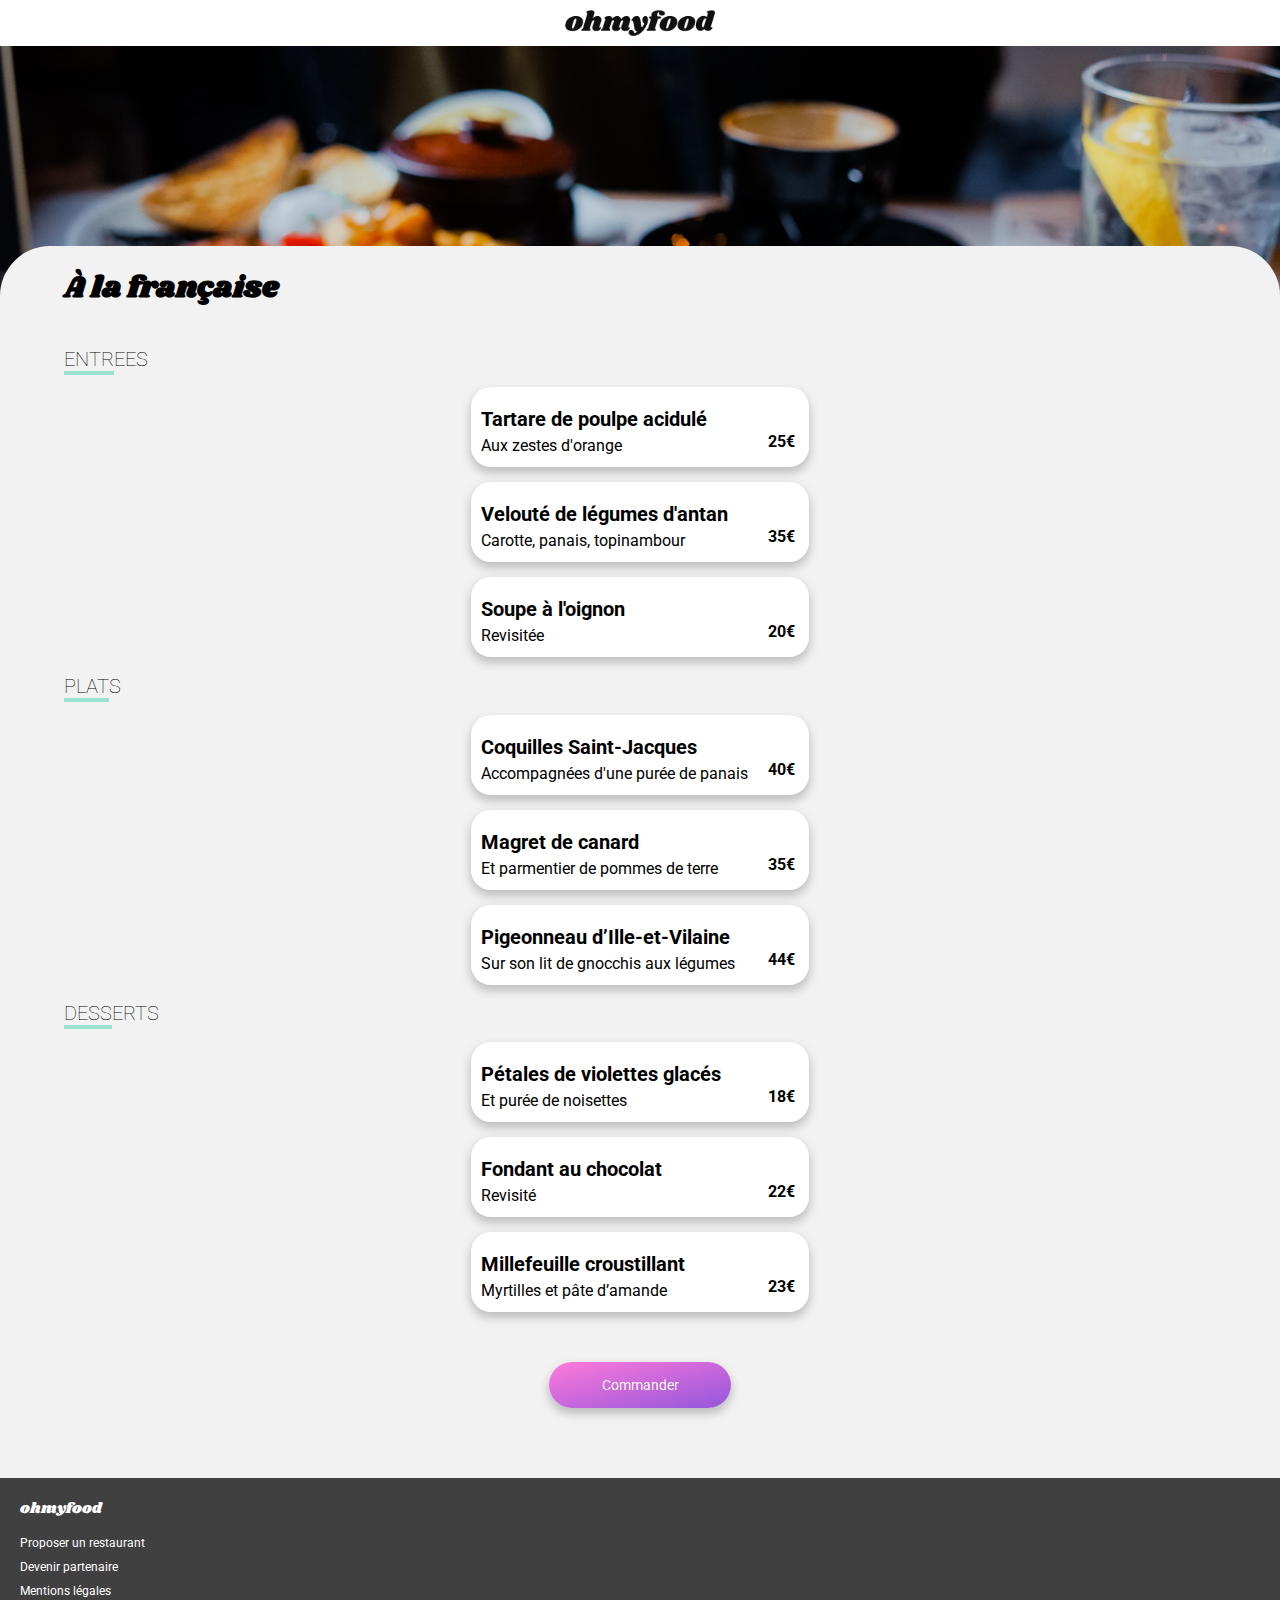
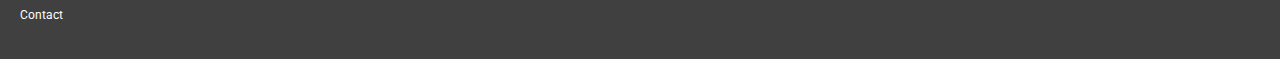
==== a_la_francaise.html @ 2d5bc991 "fin de la mise en page sans media queries" ====
<!DOCTYPE html>
<html lang="fr">
    <head>
        <meta charset="UTF-8">
        <meta http-equiv="X-UA-Compatible" content="IE=edge">
        <meta name="viewport" content="width=device-width, initial-scale=1.0">
        <title>A la française</title>
        <link rel="preconnect" href="https://fonts.googleapis.com">
        <link rel="preconnect" href="https://fonts.gstatic.com" crossorigin>
        <link href="https://fonts.googleapis.com/css2?family=Shrikhand&display=swap" rel="stylesheet">
        <link rel="preconnect" href="https://fonts.googleapis.com">
        <link rel="preconnect" href="https://fonts.gstatic.com" crossorigin>
        <link href="https://fonts.googleapis.com/css2?family=Roboto&display=swap" rel="stylesheet">
        <link type="text/css" rel="stylesheet" href="style.css">
        <link rel="stylesheet" href="https://use.fontawesome.com/releases/v5.15.3/css/all.css" integrity="sha384-SZXxX4whJ79/gErwcOYf+zWLeJdY/qpuqC4cAa9rOGUstPomtqpuNWT9wdPEn2fk" crossorigin="anonymous">
        
    </head>
<body>
    <header>
        <span class="fleche_gauche"><a href="index.html"><i class="fas fa-arrow-left"></i></a></span>
        <img class="logoohmyfood" src="images/logo/ohmyfood.png" alt="Logo ohmyfood">
    </header>
    <section id="alafrancaise">
        <div class="contenant_image3">
            <img class="image_ajustee3" src="images/restaurants/toa-heftiba-DQKerTsQwi0-unsplash.jpg" alt="Restaurant La palette du goût">
        </div>
        <div class="menu">
            <div class="menu__titre">
                <h1 class="menu__titre__titre1">À la française</h1>
                <div class="coeur5">
                    <a href="#liencoeur5" id="liencoeur5">
                        <span class="coeur5__vide"><i class="far fa-heart"></i></span>
                        <span class="coeur5__plein"><i class="fas fa-heart"></i></span>
                    </a>
                </div>
            </div>
            <div class="menu__section">
                <h2 class="menu__titre2"><span class="menu__span">ENTR</span>EES</h2>
                <div class="apparition1">
                    <div class="menu__plat">
                        <div class="menu__description">
                            <h3 class="menu__titre3">Tartare de poulpe acidulé</h3>
                            <p class="menu__detail">Aux zestes d'orange</p>
                        </div>
                        <div class="menu__prix">
                            <p>25€</p>
                        </div>
                        <div class="menu__validation">
                            <span><i class="fas fa-check-circle"></i></span>
                        </div>
                    </div>
                </div>
                <div class="apparition2">
                    <div class="menu__plat">
                        <div class="menu__description">
                            <h3 class="menu__titre3">Velouté de légumes d'antan</h3>
                            <p class="menu__detail">Carotte, panais, topinambour</p>
                        </div>
                        <div class="menu__prix">
                            <p>35€</p>
                        </div>
                        <div class="menu__validation">
                            <span><i class="fas fa-check-circle"></i></span>
                        </div>
                    </div>
                </div>
                <div class="apparition3">
                    <div class="menu__plat">
                        <div class="menu__description">
                            <h3 class="menu__titre3">Soupe à l'oignon</h3>
                            <p class="menu__detail">Revisitée</p>
                        </div>
                        <div class="menu__prix">
                            <p>20€</p>
                        </div>
                        <div class="menu__validation">
                            <span><i class="fas fa-check-circle"></i></span>
                        </div>
                    </div>
                </div>
                <h2 class="menu__titre2"><span class="menu__span">PLAT</span>S</h2>
                <div class="apparition1">
                    <div class="menu__plat">
                        <div class="menu__description">
                            <h3 class="menu__titre3">Coquilles Saint-Jacques</h3>
                            <p class="menu__detail">Accompagnées d'une purée de panais</p>
                        </div>
                        <div class="menu__prix">
                            <p>40€</p>
                        </div>
                        <div class="menu__validation">
                            <span><i class="fas fa-check-circle"></i></span>
                        </div>
                    </div>
                </div>
                <div class="apparition2">
                    <div class="menu__plat">
                        <div class="menu__description">
                            <h3 class="menu__titre3">Magret de canard</h3>
                            <p class="menu__detail">Et parmentier de pommes de terre</p>
                        </div>
                        <div class="menu__prix">
                            <p>35€</p>
                        </div>
                        <div class="menu__validation">
                            <span><i class="fas fa-check-circle"></i></span>
                        </div>
                    </div>
                </div>
                <div class="apparition3">
                    <div class="menu__plat">
                        <div class="menu__description">
                            <h3 class="menu__titre3">Pigeonneau d’Ille-et-Vilaine</h3>
                            <p class="menu__detail">Sur son lit de gnocchis aux légumes</p>
                        </div>
                        <div class="menu__prix">
                            <p>44€</p>
                        </div>
                        <div class="menu__validation">
                            <span><i class="fas fa-check-circle"></i></span>
                        </div>
                    </div>
                </div>
                <h2 class="menu__titre2"><span class="menu__span">DESS</span>ERTS</h2>
                <div class="apparition1">
                    <div class="menu__plat">
                        <div class="menu__description">
                            <h3 class="menu__titre3">Pétales de violettes glacés</h3>
                            <p class="menu__detail">Et purée de noisettes</p>
                        </div>
                        <div class="menu__prix">
                            <p>18€</p>
                        </div>
                        <div class="menu__validation">
                            <span><i class="fas fa-check-circle"></i></span>
                        </div>
                    </div>
                </div>
                <div class="apparition2">
                    <div class="menu__plat">
                        <div class="menu__description">
                            <h3 class="menu__titre3">Fondant au chocolat</h3>
                            <p class="menu__detail">Revisité</p>
                        </div>
                        <div class="menu__prix">
                            <p>22€</p>
                        </div>
                        <div class="menu__validation">
                            <span><i class="fas fa-check-circle"></i></span>
                        </div>
                    </div>
                </div>
                <div class="apparition3">
                    <div class="menu__plat">
                        <div class="menu__description">
                            <h3 class="menu__titre3">Millefeuille croustillant</h3>
                            <p class="menu__detail">Myrtilles et pâte d’amande</p>
                        </div>
                        <div class="menu__prix">
                            <p>23€</p>
                        </div>
                        <div class="menu__validation">
                            <span><i class="fas fa-check-circle"></i></span>
                        </div>
                    </div>
                </div>
                <div class="bouton__commander">
                    <a href="#" class="bouton__lien">Commander</a>
                </div>
            </div>

        </div>
    </section>
    <footer>
        <div class="footer__texte">
            <h1 class="titreohmyfood">ohmyfood</h1>
            <ul class="liste">
                <li><i class="fas fa-utensils"></i> Proposer un restaurant</li>
                <li><i class="fas fa-hands-helping"></i> Devenir partenaire</li>
                <li>Mentions légales</li>
                <li><a class="contact" href="mailto:florian.saliba@gmail.com">Contact</a></li>
            </ul>
        </div>
    </footer>
</body>
</html>
---- style.css ----
/*     couleurs      */
/*        MIXINS         */
/*       polices        */
/*           KEYFRAMES              */
@-webkit-keyframes apparition {
  0% {
    opacity: 0;
  }
  100% {
    opacity: 1;
  }
}
@keyframes apparition {
  0% {
    opacity: 0;
  }
  100% {
    opacity: 1;
  }
}

@-webkit-keyframes visibilite {
  0% {
    visibility: hidden;
  }
  100% {
    visibility: visible;
  }
}

@keyframes visibilite {
  0% {
    visibility: hidden;
  }
  100% {
    visibility: visible;
  }
}

@-webkit-keyframes spin {
  0% {
    -webkit-transform: rotate(0deg);
            transform: rotate(0deg);
  }
  100% {
    -webkit-transform: rotate(360deg);
            transform: rotate(360deg);
  }
}

@keyframes spin {
  0% {
    -webkit-transform: rotate(0deg);
            transform: rotate(0deg);
  }
  100% {
    -webkit-transform: rotate(360deg);
            transform: rotate(360deg);
  }
}

@-webkit-keyframes scale {
  0% {
    -webkit-transform: scale(1);
            transform: scale(1);
  }
  50% {
    -webkit-transform: scale(1.5);
            transform: scale(1.5);
  }
  100% {
    -webkit-transform: scale(1);
            transform: scale(1);
  }
}

@keyframes scale {
  0% {
    -webkit-transform: scale(1);
            transform: scale(1);
  }
  50% {
    -webkit-transform: scale(1.5);
            transform: scale(1.5);
  }
  100% {
    -webkit-transform: scale(1);
            transform: scale(1);
  }
}

@-webkit-keyframes disparition_loader {
  0% {
    opacity: 1;
    display: block;
  }
  90% {
    opacity: 1;
    display: block;
  }
  100% {
    opacity: 0;
    display: none;
    z-index: -10;
  }
}

@keyframes disparition_loader {
  0% {
    opacity: 1;
    display: block;
  }
  90% {
    opacity: 1;
    display: block;
  }
  100% {
    opacity: 0;
    display: none;
    z-index: -10;
  }
}

@-webkit-keyframes apparition_main {
  0% {
    opacity: 0;
    display: none;
  }
  70% {
    opacity: 0;
    display: none;
  }
  100% {
    opacity: 1;
    display: block;
    z-index: 10;
  }
}

@keyframes apparition_main {
  0% {
    opacity: 0;
    display: none;
  }
  70% {
    opacity: 0;
    display: none;
  }
  100% {
    opacity: 1;
    display: block;
    z-index: 10;
  }
}

/*       PAGE PRINCIPALE            */
body {
  position: relative;
  width: 100%;
  padding: 0px;
  margin: 0px;
  font-family: "Roboto";
}

header {
  display: -webkit-box;
  display: -ms-flexbox;
  display: flex;
  -webkit-box-pack: center;
      -ms-flex-pack: center;
          justify-content: center;
  -webkit-box-align: center;
      -ms-flex-align: center;
          align-items: center;
}

.logoohmyfood {
  width: 150px;
  padding-top: 10px;
  padding-bottom: 10px;
}

#decouvrir {
  display: -webkit-box;
  display: -ms-flexbox;
  display: flex;
  -webkit-box-orient: vertical;
  -webkit-box-direction: normal;
      -ms-flex-direction: column;
          flex-direction: column;
  -webkit-box-pack: start;
      -ms-flex-pack: start;
          justify-content: flex-start;
  justify-items: center;
  width: 100%;
}

#explorer {
  display: -webkit-box;
  display: -ms-flexbox;
  display: flex;
  -webkit-box-orient: vertical;
  -webkit-box-direction: normal;
      -ms-flex-direction: column;
          flex-direction: column;
  -webkit-box-pack: center;
      -ms-flex-pack: center;
          justify-content: center;
  -webkit-box-align: center;
      -ms-flex-align: center;
          align-items: center;
}

#paris {
  width: 100%;
  display: -webkit-box;
  display: -ms-flexbox;
  display: flex;
  -webkit-box-orient: horizontal;
  -webkit-box-direction: normal;
      -ms-flex-direction: row;
          flex-direction: row;
  -webkit-box-pack: center;
      -ms-flex-pack: center;
          justify-content: center;
  -webkit-box-align: center;
      -ms-flex-align: center;
          align-items: center;
  background: -webkit-gradient(linear, left top, left bottom, color-stop(5%, #bfbfbf), color-stop(7%), color-stop(15%, #e5e5e5));
  background: linear-gradient(#bfbfbf 5%, 7%, #e5e5e5 15%);
}

#svglocalisation {
  padding-right: 15px;
}

.texte1 {
  display: inline-block;
  text-align: center;
}

#reservez {
  display: -webkit-box;
  display: -ms-flexbox;
  display: flex;
  -webkit-box-orient: vertical;
  -webkit-box-direction: normal;
      -ms-flex-direction: column;
          flex-direction: column;
  -webkit-box-pack: center;
      -ms-flex-pack: center;
          justify-content: center;
  -webkit-box-align: center;
      -ms-flex-align: center;
          align-items: center;
  width: 100%;
  background: #F2F2F2;
  padding-bottom: 50px;
}

.titre1--centre {
  display: inline-block;
  text-align: center;
  width: 200px;
  margin-top: 30px;
  margin-bottom: 0px;
  font-size: 20px;
  font-weight: bolder;
  color: black;
}

.texte2 {
  display: inline-block;
  text-align: center;
  width: 300px;
  color: #737373;
  font-size: 15px;
}

.bouton {
  display: -webkit-box;
  display: -ms-flexbox;
  display: flex;
  -webkit-box-orient: horizontal;
  -webkit-box-direction: normal;
      -ms-flex-direction: row;
          flex-direction: row;
  -webkit-box-pack: center;
      -ms-flex-pack: center;
          justify-content: center;
  -webkit-box-align: center;
      -ms-flex-align: center;
          align-items: center;
  margin: auto;
  width: 151.5px;
  background: -webkit-gradient(linear, left top, right bottom, from(#FF79DA), to(#9356DC));
  background: linear-gradient(to bottom right, #FF79DA, #9356DC);
  padding: 15px 15px 15px 15px;
  border-radius: 50px;
  -webkit-box-shadow: 0px 5px 10px 1px #bfbfbf;
          box-shadow: 0px 5px 10px 1px #bfbfbf;
  -webkit-filter: brightness(1);
          filter: brightness(1);
  -webkit-transition: all 200ms ease-in-out;
  transition: all 200ms ease-in-out;
}

.bouton__lien {
  color: white;
  text-decoration: none;
  font-size: 14px;
}

.bouton:hover {
  -webkit-filter: brightness(1.3);
          filter: brightness(1.3);
  -webkit-box-shadow: 0px 5px 10px 5px #8c8c8c;
          box-shadow: 0px 5px 10px 5px #8c8c8c;
}

.bouton__commander {
  display: -webkit-box;
  display: -ms-flexbox;
  display: flex;
  -webkit-box-orient: horizontal;
  -webkit-box-direction: normal;
      -ms-flex-direction: row;
          flex-direction: row;
  -webkit-box-pack: center;
      -ms-flex-pack: center;
          justify-content: center;
  -webkit-box-align: center;
      -ms-flex-align: center;
          align-items: center;
  margin: 50px auto 20px auto;
  width: 151.5px;
  background: -webkit-gradient(linear, left top, right bottom, from(#FF79DA), to(#9356DC));
  background: linear-gradient(to bottom right, #FF79DA, #9356DC);
  padding: 15px 15px 15px 15px;
  border-radius: 50px;
  -webkit-box-shadow: 0px 5px 10px 1px #bfbfbf;
          box-shadow: 0px 5px 10px 1px #bfbfbf;
  -webkit-filter: brightness(1);
          filter: brightness(1);
  -webkit-transition: all 200ms ease-in-out;
  transition: all 200ms ease-in-out;
}

.bouton__commander__lien {
  color: white;
  text-decoration: none;
  font-size: 14px;
}

.bouton__commander:hover {
  -webkit-filter: brightness(1.3);
          filter: brightness(1.3);
  -webkit-box-shadow: 0px 5px 10px 5px #8c8c8c;
          box-shadow: 0px 5px 10px 5px #8c8c8c;
}

.fonctionnement {
  width: 100%;
  display: -webkit-box;
  display: -ms-flexbox;
  display: flex;
  -webkit-box-orient: vertical;
  -webkit-box-direction: normal;
      -ms-flex-direction: column;
          flex-direction: column;
  -webkit-box-pack: center;
      -ms-flex-pack: center;
          justify-content: center;
  -webkit-box-align: center;
      -ms-flex-align: center;
          align-items: center;
  padding-bottom: 50px;
}

.fonctionnement__etiquette {
  position: relative;
  display: -webkit-box;
  display: -ms-flexbox;
  display: flex;
  -webkit-box-orient: horizontal;
  -webkit-box-direction: normal;
      -ms-flex-direction: row;
          flex-direction: row;
  -webkit-box-align: center;
      -ms-flex-align: center;
          align-items: center;
  background-color: #F2F2F2;
  -webkit-box-shadow: 0px 5px 10px 1px #bfbfbf;
          box-shadow: 0px 5px 10px 1px #bfbfbf;
  border-radius: 20px;
  height: 75px;
  margin-bottom: 20px;
}

.fonctionnement__etiquette:hover .fonctionnement__svg {
  color: #9356DC;
}

.fonctionnement__etiquette:hover {
  background-color: #f2eafb;
}

.fonctionnement__numero {
  position: absolute;
  top: 25px;
  left: -12.5px;
  display: -webkit-inline-box;
  display: -ms-inline-flexbox;
  display: inline-flex;
  -webkit-box-orient: horizontal;
  -webkit-box-direction: normal;
      -ms-flex-direction: row;
          flex-direction: row;
  -webkit-box-pack: center;
      -ms-flex-pack: center;
          justify-content: center;
  -webkit-box-align: center;
      -ms-flex-align: center;
          align-items: center;
  background-color: #9356DC;
  height: 25px;
  width: 25px;
  border-radius: 50%;
}

.fonctionnement__numero--p {
  color: white;
  font-size: 15px;
  margin: 0px;
}

.fonctionnement__svg {
  display: -webkit-box;
  display: -ms-flexbox;
  display: flex;
  -webkit-box-pack: center;
      -ms-flex-pack: center;
          justify-content: center;
  -webkit-box-align: center;
      -ms-flex-align: center;
          align-items: center;
  height: 20px;
  width: 20px;
  padding-left: 30px;
  padding-right: 30px;
  font-size: 20px;
  color: #8c8c8c;
}

.fonctionnement__texte {
  display: inline-block;
  width: 240px;
  font-size: 16px;
  font-weight: bold;
}

.titre1--noncentre {
  display: inline-block;
  width: 90%;
  margin-top: 30px;
  margin-bottom: 30px;
  font-size: 20px;
  font-weight: bolder;
  color: black;
}

#restaurants {
  display: -webkit-box;
  display: -ms-flexbox;
  display: flex;
  -webkit-box-orient: vertical;
  -webkit-box-direction: normal;
      -ms-flex-direction: column;
          flex-direction: column;
  -webkit-box-pack: center;
      -ms-flex-pack: center;
          justify-content: center;
  -webkit-box-align: center;
      -ms-flex-align: center;
          align-items: center;
  background-color: #F2F2F2;
  padding-bottom: 40px;
}

.restaurant {
  position: relative;
  display: -webkit-box;
  display: -ms-flexbox;
  display: flex;
  -webkit-box-orient: vertical;
  -webkit-box-direction: normal;
      -ms-flex-direction: column;
          flex-direction: column;
  width: 337.5px;
  -webkit-box-shadow: 0px 5px 10px 1px #bfbfbf;
          box-shadow: 0px 5px 10px 1px #bfbfbf;
  border-radius: 15px;
  margin-bottom: 20px;
}

.restaurant__lien {
  text-decoration: none;
}

.restaurant__image {
  border-top-left-radius: 15px;
  border-top-right-radius: 15px;
  width: 337.5px;
  height: 175px;
  overflow: hidden;
}

.restaurant__nouveau {
  position: absolute;
  top: 10px;
  right: 10px;
  display: -webkit-box;
  display: -ms-flexbox;
  display: flex;
  -webkit-box-orient: horizontal;
  -webkit-box-direction: normal;
      -ms-flex-direction: row;
          flex-direction: row;
  -webkit-box-pack: center;
      -ms-flex-pack: center;
          justify-content: center;
  -webkit-box-align: center;
      -ms-flex-align: center;
          align-items: center;
  height: 30px;
  width: 85px;
  border-radius: 3px;
  background-color: #99E2D0;
}

.restaurant__description {
  width: 327.5px;
  display: -webkit-box;
  display: -ms-flexbox;
  display: flex;
  -webkit-box-orient: horizontal;
  -webkit-box-direction: normal;
      -ms-flex-direction: row;
          flex-direction: row;
  -webkit-box-pack: justify;
      -ms-flex-pack: justify;
          justify-content: space-between;
  -webkit-box-align: center;
      -ms-flex-align: center;
          align-items: center;
  padding-right: 10px;
  background-color: white;
  border-bottom-left-radius: 15px;
  border-bottom-right-radius: 15px;
}

.restaurant__partietexte {
  padding-left: 10px;
}

.restaurant__titre {
  text-overflow: ellipsis;
  color: black;
  display: inline-block;
  width: 240px;
  font-size: 16px;
  font-weight: bold;
  margin-bottom: 5px;
}

.restaurant__texte {
  text-overflow: ellipsis;
  color: black;
  margin-top: 0px;
}

.restaurant__coeur {
  position: relative;
  width: 25.08px;
  height: 30px;
  text-decoration: none;
}

.restaurant__coeur--vide {
  color: black;
  opacity: 1;
  position: absolute;
  font-size: 25px;
  height: 30px;
  -webkit-transition: opacity 600ms;
  transition: opacity 600ms;
  text-decoration: none;
}

.restaurant__coeur--plein {
  position: absolute;
  background: -webkit-gradient(linear, left top, right bottom, from(#FF79DA), to(#9356DC));
  background: linear-gradient(to bottom right, #FF79DA, #9356DC);
  background-clip: text;
  -webkit-background-clip: text;
  color: transparent;
  font-size: 25px;
  height: 0px;
  -webkit-transition: height 700ms;
  transition: height 700ms;
  text-decoration: none;
}

#lien-coeur {
  text-decoration: none;
}

#lien-coeur:hover > .restaurant__coeur--plein {
  height: 30px;
}

#lien-coeur:hover > .restaurant__coeur--vide {
  opacity: 0;
}

#lien-coeur:visited > .restaurant__coeur--plein {
  height: 30px;
}

#lien-coeur:visited > .restaurant__coeur--vide {
  opacity: 0;
}

#liencoeur2 {
  text-decoration: none;
}

#liencoeur2:hover > .coeur2__plein {
  height: 30px;
}

#liencoeur2:hover > .coeur2__vide {
  opacity: 0;
}

#liencoeur2:visited > .coeur2__plein {
  height: 30px;
}

#liencoeur2:visited > .coeur2__vide {
  opacity: 0;
}

.coeur2 {
  position: relative;
  width: 25.08px;
  height: 30px;
  text-decoration: none;
}

.coeur2__vide {
  color: black;
  opacity: 1;
  position: absolute;
  font-size: 25px;
  height: 30px;
  -webkit-transition: opacity 600ms;
  transition: opacity 600ms;
  text-decoration: none;
}

.coeur2__plein {
  position: absolute;
  background: -webkit-gradient(linear, left top, right bottom, from(#FF79DA), to(#9356DC));
  background: linear-gradient(to bottom right, #FF79DA, #9356DC);
  background-clip: text;
  -webkit-background-clip: text;
  color: transparent;
  font-size: 25px;
  height: 0px;
  -webkit-transition: height 700ms;
  transition: height 700ms;
  text-decoration: none;
}

#liencoeur3 {
  text-decoration: none;
}

#liencoeur3:hover > .coeur3__plein {
  height: 30px;
}

#liencoeur3:hover > .coeur3__vide {
  opacity: 0;
}

#liencoeur3:visited > .coeur3__plein {
  height: 30px;
}

#liencoeur3:visited > .coeur3__vide {
  opacity: 0;
}

.coeur3 {
  position: relative;
  width: 25.08px;
  height: 30px;
  text-decoration: none;
}

.coeur3__vide {
  color: black;
  opacity: 1;
  position: absolute;
  font-size: 25px;
  height: 30px;
  -webkit-transition: opacity 600ms;
  transition: opacity 600ms;
  text-decoration: none;
}

.coeur3__plein {
  position: absolute;
  background: -webkit-gradient(linear, left top, right bottom, from(#FF79DA), to(#9356DC));
  background: linear-gradient(to bottom right, #FF79DA, #9356DC);
  background-clip: text;
  -webkit-background-clip: text;
  color: transparent;
  font-size: 25px;
  height: 0px;
  -webkit-transition: height 700ms;
  transition: height 700ms;
  text-decoration: none;
}

#liencoeur4 {
  text-decoration: none;
}

#liencoeur4:hover > .coeur4__plein {
  height: 30px;
}

#liencoeur4:hover > .coeur4__vide {
  opacity: 0;
}

#liencoeur4:visited > .coeur4__plein {
  height: 30px;
}

#liencoeur4:visited > .coeur4__vide {
  opacity: 0;
}

.coeur4 {
  position: relative;
  width: 25.08px;
  height: 30px;
  text-decoration: none;
}

.coeur4__vide {
  color: black;
  opacity: 1;
  position: absolute;
  font-size: 25px;
  height: 30px;
  -webkit-transition: opacity 600ms;
  transition: opacity 600ms;
  text-decoration: none;
}

.coeur4__plein {
  position: absolute;
  background: -webkit-gradient(linear, left top, right bottom, from(#FF79DA), to(#9356DC));
  background: linear-gradient(to bottom right, #FF79DA, #9356DC);
  background-clip: text;
  -webkit-background-clip: text;
  color: transparent;
  font-size: 25px;
  height: 0px;
  -webkit-transition: height 700ms;
  transition: height 700ms;
  text-decoration: none;
}

#liencoeur5 {
  text-decoration: none;
}

#liencoeur5:hover > .coeur5__plein {
  height: 30px;
}

#liencoeur5:hover > .coeur5__vide {
  opacity: 0;
}

#liencoeur5:visited > .coeur5__plein {
  height: 30px;
}

#liencoeur5:visited > .coeur5__vide {
  opacity: 0;
}

.coeur5 {
  position: relative;
  width: 25.08px;
  height: 30px;
  text-decoration: none;
}

.coeur5__vide {
  color: black;
  opacity: 1;
  position: absolute;
  font-size: 25px;
  height: 30px;
  -webkit-transition: opacity 600ms;
  transition: opacity 600ms;
  text-decoration: none;
}

.coeur5__plein {
  position: absolute;
  background: -webkit-gradient(linear, left top, right bottom, from(#FF79DA), to(#9356DC));
  background: linear-gradient(to bottom right, #FF79DA, #9356DC);
  background-clip: text;
  -webkit-background-clip: text;
  color: transparent;
  font-size: 25px;
  height: 0px;
  -webkit-transition: height 700ms;
  transition: height 700ms;
  text-decoration: none;
}

.texte3 {
  text-align: center;
  vertical-align: center;
  color: #32b091;
  font-size: 15px;
  font-weight: 600;
}

.image1 {
  width: 100%;
  height: auto;
  -o-object-fit: cover;
     object-fit: cover;
  -o-object-position: 0px -50px;
     object-position: 0px -50px;
}

.image2 {
  height: auto;
  width: 100%;
  -o-object-fit: cover;
     object-fit: cover;
  -o-object-position: 0px -150px;
     object-position: 0px -150px;
}

footer {
  display: -webkit-box;
  display: -ms-flexbox;
  display: flex;
  -webkit-box-orient: vertical;
  -webkit-box-direction: normal;
      -ms-flex-direction: column;
          flex-direction: column;
  -webkit-box-pack: start;
      -ms-flex-pack: start;
          justify-content: flex-start;
  -webkit-box-align: start;
      -ms-flex-align: start;
          align-items: flex-start;
  background-color: #404040;
  margin-top: 0px;
  padding-top: 10px;
  padding-left: 20px;
}

.titreohmyfood {
  font-family: "Shrikhand";
  color: white;
  font-size: 15px;
  font-weight: lighter;
}

.liste {
  text-decoration: none;
  display: -webkit-box;
  display: -ms-flexbox;
  display: flex;
  -webkit-box-orient: vertical;
  -webkit-box-direction: normal;
      -ms-flex-direction: column;
          flex-direction: column;
  -webkit-box-pack: start;
      -ms-flex-pack: start;
          justify-content: flex-start;
  -webkit-box-align: start;
      -ms-flex-align: start;
          align-items: flex-start;
  list-style-type: none;
  color: white;
  font-size: 12px;
  padding-bottom: 20px;
  padding-left: 0px;
  line-height: 200%;
}

.contact {
  text-decoration: none;
  color: white;
  font-size: 12px;
}

.fleche_gauche {
  position: absolute;
  top: 13px;
  left: 13px;
  font-size: 20px;
}

#palettedugout {
  display: -webkit-box;
  display: -ms-flexbox;
  display: flex;
  -webkit-box-orient: vertical;
  -webkit-box-direction: normal;
      -ms-flex-direction: column;
          flex-direction: column;
  background-color: #F2F2F2;
}

.menu {
  display: -webkit-box;
  display: -ms-flexbox;
  display: flex;
  -webkit-box-orient: vertical;
  -webkit-box-direction: normal;
      -ms-flex-direction: column;
          flex-direction: column;
  -webkit-box-pack: start;
      -ms-flex-pack: start;
          justify-content: flex-start;
  -webkit-box-align: center;
      -ms-flex-align: center;
          align-items: center;
  background-color: #F2F2F2;
  border-top-left-radius: 50px;
  border-top-right-radius: 50px;
  position: relative;
  top: -50px;
}

.menu__titre {
  width: 90%;
  display: -webkit-box;
  display: -ms-flexbox;
  display: flex;
  -webkit-box-orient: horizontal;
  -webkit-box-direction: normal;
      -ms-flex-direction: row;
          flex-direction: row;
  -webkit-box-pack: justify;
      -ms-flex-pack: justify;
          justify-content: space-between;
  -webkit-box-align: center;
      -ms-flex-align: center;
          align-items: center;
}

.menu__titre__titre1 {
  font-family: "Shrikhand";
  font-size: 30px;
}

.menu__titre2 {
  font-size: 20px;
  font-weight: lighter;
}

.menu__span {
  font-size: 20px;
  border-bottom: solid;
  border-bottom-color: #99E2D0;
  border-bottom-width: 4px;
}

.menu__section {
  width: 90%;
}

.menu__plat {
  display: -webkit-box;
  display: -ms-flexbox;
  display: flex;
  -webkit-box-orient: horizontal;
  -webkit-box-direction: normal;
      -ms-flex-direction: row;
          flex-direction: row;
  -webkit-box-pack: justify;
      -ms-flex-pack: justify;
          justify-content: space-between;
  overflow: hidden;
  width: 337.5px;
  margin: auto;
  background-color: white;
  border-radius: 20px;
  height: 80px;
  margin-bottom: 15px;
  -webkit-box-shadow: 0px 5px 10px 1px #bfbfbf;
          box-shadow: 0px 5px 10px 1px #bfbfbf;
}

.menu__plat:hover > .menu__validation {
  width: 70px;
}

.menu__plat:hover > .menu__validation > span {
  display: block;
  -webkit-transform: rotate(0deg);
          transform: rotate(0deg);
}

.menu__description {
  width: 273.453px;
  height: 80px;
  white-space: nowrap;
  overflow: hidden;
  text-overflow: ellipsis;
  padding-left: 10px;
}

.menu__titre3 {
  font-size: 20px;
  margin-bottom: 0px;
  white-space: nowrap;
  overflow: hidden;
  text-overflow: ellipsis;
}

.menu__detail {
  margin-top: 5px;
  white-space: nowrap;
  overflow: hidden;
  text-overflow: ellipsis;
}

.menu__prix {
  display: -webkit-box;
  display: -ms-flexbox;
  display: flex;
  -webkit-box-orient: vertical;
  -webkit-box-direction: normal;
      -ms-flex-direction: column;
          flex-direction: column;
  -webkit-box-pack: end;
      -ms-flex-pack: end;
          justify-content: flex-end;
  width: 50px;
  text-align: center;
  font-weight: bold;
}

.menu__validation {
  display: -webkit-box;
  display: -ms-flexbox;
  display: flex;
  -webkit-box-orient: vertical;
  -webkit-box-direction: normal;
      -ms-flex-direction: column;
          flex-direction: column;
  -webkit-box-pack: center;
      -ms-flex-pack: center;
          justify-content: center;
  -webkit-box-align: center;
      -ms-flex-align: center;
          align-items: center;
  background-color: #99E2D0;
  color: white;
  font-size: 25px;
  width: 0px;
  border-bottom-right-radius: 20px;
  border-top-right-radius: 20px;
  -webkit-transition: width 400ms;
  transition: width 400ms;
}

.menu__validation > span {
  -webkit-transform: rotate(-360deg);
          transform: rotate(-360deg);
  -webkit-transition: -webkit-transform 400ms ease-in-out;
  transition: -webkit-transform 400ms ease-in-out;
  transition: transform 400ms ease-in-out;
  transition: transform 400ms ease-in-out, -webkit-transform 400ms ease-in-out;
  -webkit-transition-delay: 100ms;
          transition-delay: 100ms;
}

.apparition1 {
  -webkit-animation: apparition 1s;
          animation: apparition 1s;
}

.apparition2 {
  -webkit-animation: apparition 2s;
          animation: apparition 2s;
}

.apparition3 {
  -webkit-animation: apparition 3s;
          animation: apparition 3s;
}

.apparition4 {
  -webkit-animation: apparition 4s;
          animation: apparition 4s;
}

.cache {
  position: absolute;
  z-index: -10;
  width: 100vw;
  height: 100vh;
  background-color: transparent;
  -webkit-animation: disparition_loader 2.5s forwards;
          animation: disparition_loader 2.5s forwards;
}

.chargement {
  border: 10px solid #9356DC;
  border-top: 10px solid #FF79DA;
  border-bottom: 10px solid #FF79DA;
  border-radius: 50%;
  width: 30px;
  height: 30px;
  -webkit-animation: spin 1s linear infinite;
          animation: spin 1s linear infinite;
  position: absolute;
  top: 0;
  left: 0;
  bottom: 0;
  right: 0;
  margin: auto;
  z-index: 20;
}

.main {
  z-index: 10;
  display: block;
  position: relative;
  -webkit-animation: apparition_main 3s forwards;
          animation: apparition_main 3s forwards;
}

#lanoteenchantee {
  display: -webkit-box;
  display: -ms-flexbox;
  display: flex;
  -webkit-box-orient: vertical;
  -webkit-box-direction: normal;
      -ms-flex-direction: column;
          flex-direction: column;
  background-color: #F2F2F2;
}

.contenant_image {
  height: 275px;
  width: 100%;
  overflow: hidden;
}

.image_ajustee {
  width: 100%;
  -o-object-fit: cover;
     object-fit: cover;
  -o-object-position: 0px  -100px;
     object-position: 0px  -100px;
}

.contenant_image2 {
  height: 250px;
  width: 100%;
  overflow: hidden;
}

.image_ajustee2 {
  width: 100%;
  -o-object-fit: cover;
     object-fit: cover;
  -o-object-position: 0px 0px;
     object-position: 0px 0px;
}

.contenant_image3 {
  height: 250px;
  width: 100%;
  overflow: hidden;
}

.image_ajustee3 {
  width: 100%;
  -o-object-fit: cover;
     object-fit: cover;
  -o-object-position: 0px 0px;
     object-position: 0px 0px;
}

.contenant_image4 {
  height: 250px;
  width: 100%;
  overflow: hidden;
}

.image_ajustee4 {
  width: 100%;
  -o-object-fit: cover;
     object-fit: cover;
  -o-object-position: 0px 0px;
     object-position: 0px 0px;
}

#alafrancaise {
  display: -webkit-box;
  display: -ms-flexbox;
  display: flex;
  -webkit-box-orient: vertical;
  -webkit-box-direction: normal;
      -ms-flex-direction: column;
          flex-direction: column;
  background-color: #F2F2F2;
}

#ledelicedessens {
  display: -webkit-box;
  display: -ms-flexbox;
  display: flex;
  -webkit-box-orient: vertical;
  -webkit-box-direction: normal;
      -ms-flex-direction: column;
          flex-direction: column;
  background-color: #F2F2F2;
}
/*# sourceMappingURL=style.css.map */
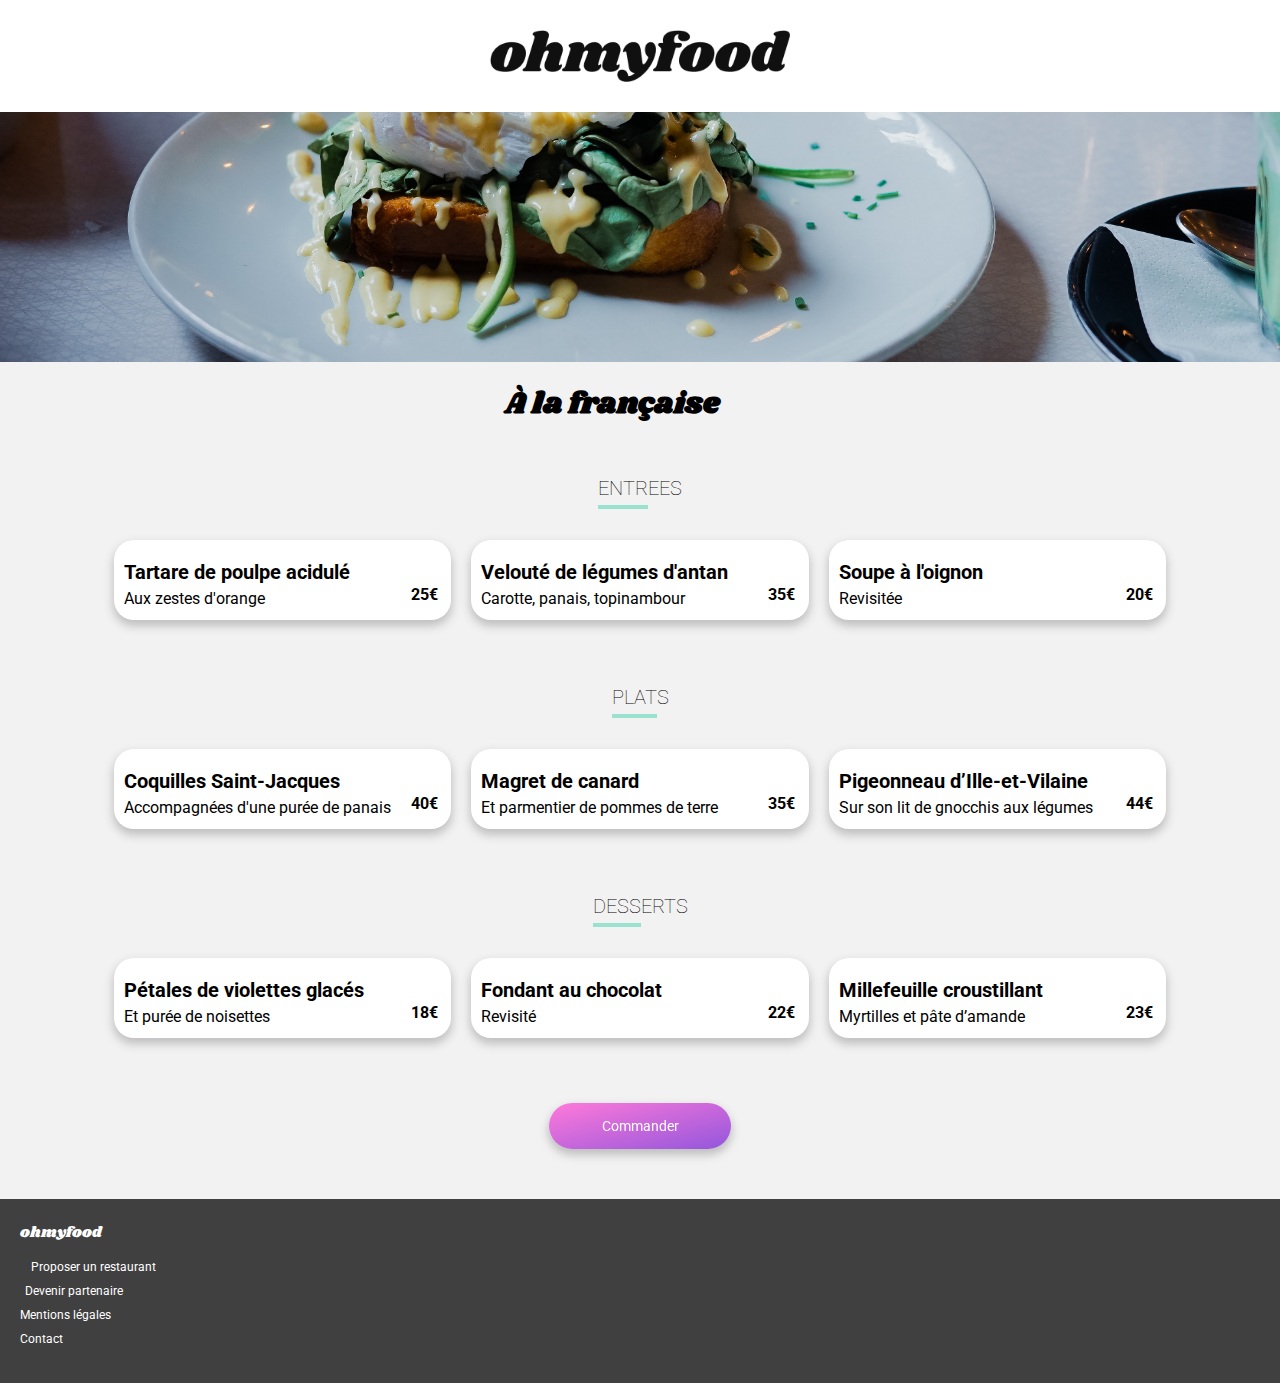
==== commit 1a94a0bd: "finalisation du projet avant envoi pour validation" ====
--- a/a_la_francaise.html
+++ b/a_la_francaise.html
@@ -36,131 +36,137 @@
             </div>
             <div class="menu__section">
                 <h2 class="menu__titre2"><span class="menu__span">ENTR</span>EES</h2>
-                <div class="apparition1">
-                    <div class="menu__plat">
-                        <div class="menu__description">
-                            <h3 class="menu__titre3">Tartare de poulpe acidulé</h3>
-                            <p class="menu__detail">Aux zestes d'orange</p>
-                        </div>
-                        <div class="menu__prix">
-                            <p>25€</p>
-                        </div>
-                        <div class="menu__validation">
-                            <span><i class="fas fa-check-circle"></i></span>
+                <div class="menu__disposition">
+                    <div class="apparition1">
+                        <div class="menu__plat">
+                            <div class="menu__description">
+                                <h3 class="menu__titre3">Tartare de poulpe acidulé</h3>
+                                <p class="menu__detail">Aux zestes d'orange</p>
+                            </div>
+                            <div class="menu__prix">
+                                <p>25€</p>
+                            </div>
+                            <div class="menu__validation">
+                                <span><i class="fas fa-check-circle"></i></span>
+                            </div>
                         </div>
                     </div>
-                </div>
-                <div class="apparition2">
-                    <div class="menu__plat">
-                        <div class="menu__description">
-                            <h3 class="menu__titre3">Velouté de légumes d'antan</h3>
-                            <p class="menu__detail">Carotte, panais, topinambour</p>
-                        </div>
-                        <div class="menu__prix">
-                            <p>35€</p>
-                        </div>
-                        <div class="menu__validation">
-                            <span><i class="fas fa-check-circle"></i></span>
+                    <div class="apparition2">
+                        <div class="menu__plat">
+                            <div class="menu__description">
+                                <h3 class="menu__titre3">Velouté de légumes d'antan</h3>
+                                <p class="menu__detail">Carotte, panais, topinambour</p>
+                            </div>
+                            <div class="menu__prix">
+                                <p>35€</p>
+                            </div>
+                            <div class="menu__validation">
+                                <span><i class="fas fa-check-circle"></i></span>
+                            </div>
                         </div>
                     </div>
-                </div>
-                <div class="apparition3">
-                    <div class="menu__plat">
-                        <div class="menu__description">
-                            <h3 class="menu__titre3">Soupe à l'oignon</h3>
-                            <p class="menu__detail">Revisitée</p>
-                        </div>
-                        <div class="menu__prix">
-                            <p>20€</p>
-                        </div>
-                        <div class="menu__validation">
-                            <span><i class="fas fa-check-circle"></i></span>
+                    <div class="apparition3">
+                        <div class="menu__plat">
+                            <div class="menu__description">
+                                <h3 class="menu__titre3">Soupe à l'oignon</h3>
+                                <p class="menu__detail">Revisitée</p>
+                            </div>
+                            <div class="menu__prix">
+                                <p>20€</p>
+                            </div>
+                            <div class="menu__validation">
+                                <span><i class="fas fa-check-circle"></i></span>
+                            </div>
                         </div>
                     </div>
                 </div>
                 <h2 class="menu__titre2"><span class="menu__span">PLAT</span>S</h2>
-                <div class="apparition1">
-                    <div class="menu__plat">
-                        <div class="menu__description">
-                            <h3 class="menu__titre3">Coquilles Saint-Jacques</h3>
-                            <p class="menu__detail">Accompagnées d'une purée de panais</p>
-                        </div>
-                        <div class="menu__prix">
-                            <p>40€</p>
-                        </div>
-                        <div class="menu__validation">
-                            <span><i class="fas fa-check-circle"></i></span>
+                <div class="menu__disposition">
+                    <div class="apparition1">
+                        <div class="menu__plat">
+                            <div class="menu__description">
+                                <h3 class="menu__titre3">Coquilles Saint-Jacques</h3>
+                                <p class="menu__detail">Accompagnées d'une purée de panais</p>
+                            </div>
+                            <div class="menu__prix">
+                                <p>40€</p>
+                            </div>
+                            <div class="menu__validation">
+                                <span><i class="fas fa-check-circle"></i></span>
+                            </div>
                         </div>
                     </div>
-                </div>
-                <div class="apparition2">
-                    <div class="menu__plat">
-                        <div class="menu__description">
-                            <h3 class="menu__titre3">Magret de canard</h3>
-                            <p class="menu__detail">Et parmentier de pommes de terre</p>
-                        </div>
-                        <div class="menu__prix">
-                            <p>35€</p>
-                        </div>
-                        <div class="menu__validation">
-                            <span><i class="fas fa-check-circle"></i></span>
+                    <div class="apparition2">
+                        <div class="menu__plat">
+                            <div class="menu__description">
+                                <h3 class="menu__titre3">Magret de canard</h3>
+                                <p class="menu__detail">Et parmentier de pommes de terre</p>
+                            </div>
+                            <div class="menu__prix">
+                                <p>35€</p>
+                            </div>
+                            <div class="menu__validation">
+                                <span><i class="fas fa-check-circle"></i></span>
+                            </div>
                         </div>
                     </div>
-                </div>
-                <div class="apparition3">
-                    <div class="menu__plat">
-                        <div class="menu__description">
-                            <h3 class="menu__titre3">Pigeonneau d’Ille-et-Vilaine</h3>
-                            <p class="menu__detail">Sur son lit de gnocchis aux légumes</p>
-                        </div>
-                        <div class="menu__prix">
-                            <p>44€</p>
-                        </div>
-                        <div class="menu__validation">
-                            <span><i class="fas fa-check-circle"></i></span>
+                    <div class="apparition3">
+                        <div class="menu__plat">
+                            <div class="menu__description">
+                                <h3 class="menu__titre3">Pigeonneau d’Ille-et-Vilaine</h3>
+                                <p class="menu__detail">Sur son lit de gnocchis aux légumes</p>
+                            </div>
+                            <div class="menu__prix">
+                                <p>44€</p>
+                            </div>
+                            <div class="menu__validation">
+                                <span><i class="fas fa-check-circle"></i></span>
+                            </div>
                         </div>
                     </div>
                 </div>
                 <h2 class="menu__titre2"><span class="menu__span">DESS</span>ERTS</h2>
-                <div class="apparition1">
-                    <div class="menu__plat">
-                        <div class="menu__description">
-                            <h3 class="menu__titre3">Pétales de violettes glacés</h3>
-                            <p class="menu__detail">Et purée de noisettes</p>
-                        </div>
-                        <div class="menu__prix">
-                            <p>18€</p>
-                        </div>
-                        <div class="menu__validation">
-                            <span><i class="fas fa-check-circle"></i></span>
+                <div class="menu__disposition">
+                    <div class="apparition1">
+                        <div class="menu__plat">
+                            <div class="menu__description">
+                                <h3 class="menu__titre3">Pétales de violettes glacés</h3>
+                                <p class="menu__detail">Et purée de noisettes</p>
+                            </div>
+                            <div class="menu__prix">
+                                <p>18€</p>
+                            </div>
+                            <div class="menu__validation">
+                                <span><i class="fas fa-check-circle"></i></span>
+                            </div>
                         </div>
                     </div>
-                </div>
-                <div class="apparition2">
-                    <div class="menu__plat">
-                        <div class="menu__description">
-                            <h3 class="menu__titre3">Fondant au chocolat</h3>
-                            <p class="menu__detail">Revisité</p>
-                        </div>
-                        <div class="menu__prix">
-                            <p>22€</p>
-                        </div>
-                        <div class="menu__validation">
-                            <span><i class="fas fa-check-circle"></i></span>
+                    <div class="apparition2">
+                        <div class="menu__plat">
+                            <div class="menu__description">
+                                <h3 class="menu__titre3">Fondant au chocolat</h3>
+                                <p class="menu__detail">Revisité</p>
+                            </div>
+                            <div class="menu__prix">
+                                <p>22€</p>
+                            </div>
+                            <div class="menu__validation">
+                                <span><i class="fas fa-check-circle"></i></span>
+                            </div>
                         </div>
                     </div>
-                </div>
-                <div class="apparition3">
-                    <div class="menu__plat">
-                        <div class="menu__description">
-                            <h3 class="menu__titre3">Millefeuille croustillant</h3>
-                            <p class="menu__detail">Myrtilles et pâte d’amande</p>
-                        </div>
-                        <div class="menu__prix">
-                            <p>23€</p>
-                        </div>
-                        <div class="menu__validation">
-                            <span><i class="fas fa-check-circle"></i></span>
+                    <div class="apparition3">
+                        <div class="menu__plat">
+                            <div class="menu__description">
+                                <h3 class="menu__titre3">Millefeuille croustillant</h3>
+                                <p class="menu__detail">Myrtilles et pâte d’amande</p>
+                            </div>
+                            <div class="menu__prix">
+                                <p>23€</p>
+                            </div>
+                            <div class="menu__validation">
+                                <span><i class="fas fa-check-circle"></i></span>
+                            </div>
                         </div>
                     </div>
                 </div>
@@ -173,10 +179,10 @@
     </section>
     <footer>
         <div class="footer__texte">
-            <h1 class="titreohmyfood">ohmyfood</h1>
+            <h2 class="titreohmyfood">ohmyfood</h2>
             <ul class="liste">
-                <li><i class="fas fa-utensils"></i> Proposer un restaurant</li>
-                <li><i class="fas fa-hands-helping"></i> Devenir partenaire</li>
+                <li class="proposer"><i class="fas fa-utensils"></i><p class="proposer__p">Proposer un restaurant</p></li>
+                <li class="partenaire"><i class="fas fa-hands-helping"></i><p class="partenaire__p">Devenir partenaire</p></li>
                 <li>Mentions légales</li>
                 <li><a class="contact" href="mailto:florian.saliba@gmail.com">Contact</a></li>
             </ul>
--- a/style.css
+++ b/style.css
@@ -1,6 +1,6 @@
 /*     couleurs      */
+/*       polices        */
 /*        MIXINS         */
-/*       polices        */
 /*           KEYFRAMES              */
 @-webkit-keyframes apparition {
   0% {
@@ -839,6 +839,162 @@
   text-decoration: none;
 }
 
+#liencoeur6 {
+  text-decoration: none;
+}
+
+#liencoeur6:hover > .coeur6__plein {
+  height: 30px;
+}
+
+#liencoeur6:hover > .coeur6__vide {
+  opacity: 0;
+}
+
+#liencoeur6:visited > .coeur6__plein {
+  height: 30px;
+}
+
+#liencoeur6:visited > .coeur6__vide {
+  opacity: 0;
+}
+
+.coeur6 {
+  position: relative;
+  width: 25.08px;
+  height: 30px;
+  text-decoration: none;
+}
+
+.coeur6__vide {
+  color: black;
+  opacity: 1;
+  position: absolute;
+  font-size: 25px;
+  height: 30px;
+  -webkit-transition: opacity 600ms;
+  transition: opacity 600ms;
+  text-decoration: none;
+}
+
+.coeur6__plein {
+  position: absolute;
+  background: -webkit-gradient(linear, left top, right bottom, from(#FF79DA), to(#9356DC));
+  background: linear-gradient(to bottom right, #FF79DA, #9356DC);
+  background-clip: text;
+  -webkit-background-clip: text;
+  color: transparent;
+  font-size: 25px;
+  height: 0px;
+  -webkit-transition: height 700ms;
+  transition: height 700ms;
+  text-decoration: none;
+}
+
+#liencoeur7 {
+  text-decoration: none;
+}
+
+#liencoeur7:hover > .coeur7__plein {
+  height: 30px;
+}
+
+#liencoeur7:hover > .coeur7__vide {
+  opacity: 0;
+}
+
+#liencoeur7:visited > .coeur7__plein {
+  height: 30px;
+}
+
+#liencoeur7:visited > .coeur7__vide {
+  opacity: 0;
+}
+
+.coeur7 {
+  position: relative;
+  width: 25.08px;
+  height: 30px;
+  text-decoration: none;
+}
+
+.coeur7__vide {
+  color: black;
+  opacity: 1;
+  position: absolute;
+  font-size: 25px;
+  height: 30px;
+  -webkit-transition: opacity 600ms;
+  transition: opacity 600ms;
+  text-decoration: none;
+}
+
+.coeur7__plein {
+  position: absolute;
+  background: -webkit-gradient(linear, left top, right bottom, from(#FF79DA), to(#9356DC));
+  background: linear-gradient(to bottom right, #FF79DA, #9356DC);
+  background-clip: text;
+  -webkit-background-clip: text;
+  color: transparent;
+  font-size: 25px;
+  height: 0px;
+  -webkit-transition: height 700ms;
+  transition: height 700ms;
+  text-decoration: none;
+}
+
+#liencoeur8 {
+  text-decoration: none;
+}
+
+#liencoeur8:hover > .coeur8__plein {
+  height: 30px;
+}
+
+#liencoeur8:hover > .coeur8__vide {
+  opacity: 0;
+}
+
+#liencoeur8:visited > .coeur8__plein {
+  height: 30px;
+}
+
+#liencoeur8:visited > .coeur8__vide {
+  opacity: 0;
+}
+
+.coeur8 {
+  position: relative;
+  width: 25.08px;
+  height: 30px;
+  text-decoration: none;
+}
+
+.coeur8__vide {
+  color: black;
+  opacity: 1;
+  position: absolute;
+  font-size: 25px;
+  height: 30px;
+  -webkit-transition: opacity 600ms;
+  transition: opacity 600ms;
+  text-decoration: none;
+}
+
+.coeur8__plein {
+  position: absolute;
+  background: -webkit-gradient(linear, left top, right bottom, from(#FF79DA), to(#9356DC));
+  background: linear-gradient(to bottom right, #FF79DA, #9356DC);
+  background-clip: text;
+  -webkit-background-clip: text;
+  color: transparent;
+  font-size: 25px;
+  height: 0px;
+  -webkit-transition: height 700ms;
+  transition: height 700ms;
+  text-decoration: none;
+}
+
 .texte3 {
   text-align: center;
   vertical-align: center;
@@ -883,6 +1039,51 @@
   margin-top: 0px;
   padding-top: 10px;
   padding-left: 20px;
+}
+
+.proposer {
+  display: -webkit-box;
+  display: -ms-flexbox;
+  display: flex;
+  -webkit-box-orient: horizontal;
+  -webkit-box-direction: normal;
+      -ms-flex-direction: row;
+          flex-direction: row;
+  -webkit-box-pack: space-evenly;
+      -ms-flex-pack: space-evenly;
+          justify-content: space-evenly;
+  -webkit-box-align: center;
+      -ms-flex-align: center;
+          align-items: center;
+  margin-left: 2px;
+}
+
+.proposer__p {
+  margin-left: 9px;
+  margin-top: 0px;
+  margin-bottom: 0px;
+}
+
+.partenaire {
+  display: -webkit-box;
+  display: -ms-flexbox;
+  display: flex;
+  -webkit-box-orient: horizontal;
+  -webkit-box-direction: normal;
+      -ms-flex-direction: row;
+          flex-direction: row;
+  -webkit-box-pack: space-evenly;
+      -ms-flex-pack: space-evenly;
+          justify-content: space-evenly;
+  -webkit-box-align: center;
+      -ms-flex-align: center;
+          align-items: center;
+}
+
+.partenaire__p {
+  margin-left: 5px;
+  margin-top: 0px;
+  margin-bottom: 0px;
 }
 
 .titreohmyfood {
@@ -980,11 +1181,14 @@
 .menu__titre__titre1 {
   font-family: "Shrikhand";
   font-size: 30px;
+  margin-bottom: 0px;
 }
 
 .menu__titre2 {
   font-size: 20px;
   font-weight: lighter;
+  max-width: 337.5px;
+  margin: 50px auto 25px auto;
 }
 
 .menu__span {
@@ -992,6 +1196,7 @@
   border-bottom: solid;
   border-bottom-color: #99E2D0;
   border-bottom-width: 4px;
+  padding-bottom: 5px;
 }
 
 .menu__section {
@@ -1125,6 +1330,95 @@
           animation: apparition 4s;
 }
 
+.contenant_image2 {
+  height: 250px;
+  width: 100%;
+  overflow: hidden;
+}
+
+.image_ajustee2 {
+  width: 100%;
+  -o-object-fit: cover;
+     object-fit: cover;
+  -o-object-position: 0px 0px;
+     object-position: 0px 0px;
+}
+
+#lanoteenchantee {
+  display: -webkit-box;
+  display: -ms-flexbox;
+  display: flex;
+  -webkit-box-orient: vertical;
+  -webkit-box-direction: normal;
+      -ms-flex-direction: column;
+          flex-direction: column;
+  background-color: #F2F2F2;
+}
+
+.contenant_image {
+  height: 275px;
+  width: 100%;
+  overflow: hidden;
+}
+
+.image_ajustee {
+  width: 100%;
+  -o-object-fit: cover;
+     object-fit: cover;
+  -o-object-position: 0px  -100px;
+     object-position: 0px  -100px;
+}
+
+.contenant_image4 {
+  height: 250px;
+  width: 100%;
+  overflow: hidden;
+}
+
+.image_ajustee4 {
+  width: 100%;
+  -o-object-fit: cover;
+     object-fit: cover;
+  -o-object-position: 0px 0px;
+     object-position: 0px 0px;
+}
+
+#ledelicedessens {
+  display: -webkit-box;
+  display: -ms-flexbox;
+  display: flex;
+  -webkit-box-orient: vertical;
+  -webkit-box-direction: normal;
+      -ms-flex-direction: column;
+          flex-direction: column;
+  background-color: #F2F2F2;
+}
+
+.contenant_image3 {
+  height: 250px;
+  width: 100%;
+  overflow: hidden;
+}
+
+.image_ajustee3 {
+  width: 100%;
+  -o-object-fit: cover;
+     object-fit: cover;
+  -o-object-position: 0px 0px;
+     object-position: 0px 0px;
+}
+
+#alafrancaise {
+  display: -webkit-box;
+  display: -ms-flexbox;
+  display: flex;
+  -webkit-box-orient: vertical;
+  -webkit-box-direction: normal;
+      -ms-flex-direction: column;
+          flex-direction: column;
+  background-color: #F2F2F2;
+}
+
 .cache {
   position: absolute;
   z-index: -10;
@@ -1161,92 +1455,112 @@
           animation: apparition_main 3s forwards;
 }
 
-#lanoteenchantee {
-  display: -webkit-box;
-  display: -ms-flexbox;
-  display: flex;
-  -webkit-box-orient: vertical;
-  -webkit-box-direction: normal;
-      -ms-flex-direction: column;
-          flex-direction: column;
-  background-color: #F2F2F2;
-}
-
-.contenant_image {
-  height: 275px;
-  width: 100%;
-  overflow: hidden;
-}
-
-.image_ajustee {
-  width: 100%;
-  -o-object-fit: cover;
-     object-fit: cover;
-  -o-object-position: 0px  -100px;
-     object-position: 0px  -100px;
-}
-
-.contenant_image2 {
-  height: 250px;
-  width: 100%;
-  overflow: hidden;
-}
-
-.image_ajustee2 {
-  width: 100%;
-  -o-object-fit: cover;
-     object-fit: cover;
-  -o-object-position: 0px 0px;
-     object-position: 0px 0px;
-}
-
-.contenant_image3 {
-  height: 250px;
-  width: 100%;
-  overflow: hidden;
-}
-
-.image_ajustee3 {
-  width: 100%;
-  -o-object-fit: cover;
-     object-fit: cover;
-  -o-object-position: 0px 0px;
-     object-position: 0px 0px;
-}
-
-.contenant_image4 {
-  height: 250px;
-  width: 100%;
-  overflow: hidden;
-}
-
-.image_ajustee4 {
-  width: 100%;
-  -o-object-fit: cover;
-     object-fit: cover;
-  -o-object-position: 0px 0px;
-     object-position: 0px 0px;
-}
-
-#alafrancaise {
-  display: -webkit-box;
-  display: -ms-flexbox;
-  display: flex;
-  -webkit-box-orient: vertical;
-  -webkit-box-direction: normal;
-      -ms-flex-direction: column;
-          flex-direction: column;
-  background-color: #F2F2F2;
-}
-
-#ledelicedessens {
-  display: -webkit-box;
-  display: -ms-flexbox;
-  display: flex;
-  -webkit-box-orient: vertical;
-  -webkit-box-direction: normal;
-      -ms-flex-direction: column;
-          flex-direction: column;
-  background-color: #F2F2F2;
+@media (min-width: 1024px) {
+  .logoohmyfood {
+    width: 300px;
+    padding-top: 30px;
+    padding-bottom: 30px;
+  }
+  .titre1--centre {
+    width: 100%;
+  }
+  .texte2 {
+    width: 100%;
+  }
+  #fonctionnement__global {
+    width: 100%;
+    display: -webkit-box;
+    display: -ms-flexbox;
+    display: flex;
+    -webkit-box-orient: horizontal;
+    -webkit-box-direction: normal;
+        -ms-flex-direction: row;
+            flex-direction: row;
+    -webkit-box-pack: center;
+        -ms-flex-pack: center;
+            justify-content: center;
+  }
+  .fonctionnement__etiquette {
+    margin-right: 10px;
+    margin-left: 10px;
+  }
+  .fonctionnement__numero {
+    top: -12.5px;
+    left: 160px;
+  }
+  #restaurants__global {
+    display: -webkit-box;
+    display: -ms-flexbox;
+    display: flex;
+    -webkit-box-orient: horizontal;
+    -webkit-box-direction: normal;
+        -ms-flex-direction: row;
+            flex-direction: row;
+    -ms-flex-wrap: wrap;
+        flex-wrap: wrap;
+    -webkit-box-pack: center;
+        -ms-flex-pack: center;
+            justify-content: center;
+  }
+  .restaurant {
+    margin-right: 30px;
+    margin-left: 30px;
+    margin-bottom: 50px;
+  }
+  .titre1--noncentre {
+    text-align: center;
+  }
+  .menu {
+    top: 0px;
+  }
+  .menu__disposition {
+    display: -webkit-box;
+    display: -ms-flexbox;
+    display: flex;
+    -webkit-box-orient: horizontal;
+    -webkit-box-direction: normal;
+        -ms-flex-direction: row;
+            flex-direction: row;
+    -webkit-box-pack: center;
+        -ms-flex-pack: center;
+            justify-content: center;
+    -ms-flex-wrap: wrap;
+        flex-wrap: wrap;
+  }
+  .menu__plat {
+    margin-left: 10px;
+    margin-right: 10px;
+  }
+  .menu__titre {
+    -webkit-box-pack: center;
+        -ms-flex-pack: center;
+            justify-content: center;
+  }
+  .menu__titre__titre1 {
+    margin-right: 30px;
+  }
+  .menu__titre2 {
+    text-align: center;
+    margin-bottom: 40px;
+  }
+  .bouton__commander {
+    margin-bottom: 50px;
+  }
+  .image_ajustee {
+    -o-object-position: 0px -800px;
+       object-position: 0px -800px;
+  }
+  .image_ajustee2 {
+    -o-object-position: 0px -450px;
+       object-position: 0px -450px;
+  }
+  .image_ajustee3 {
+    -o-object-position: 0px -450px;
+       object-position: 0px -450px;
+  }
+  .image_ajustee4 {
+    -o-object-position: 0px -500px;
+       object-position: 0px -500px;
+  }
 }
 /*# sourceMappingURL=style.css.map */